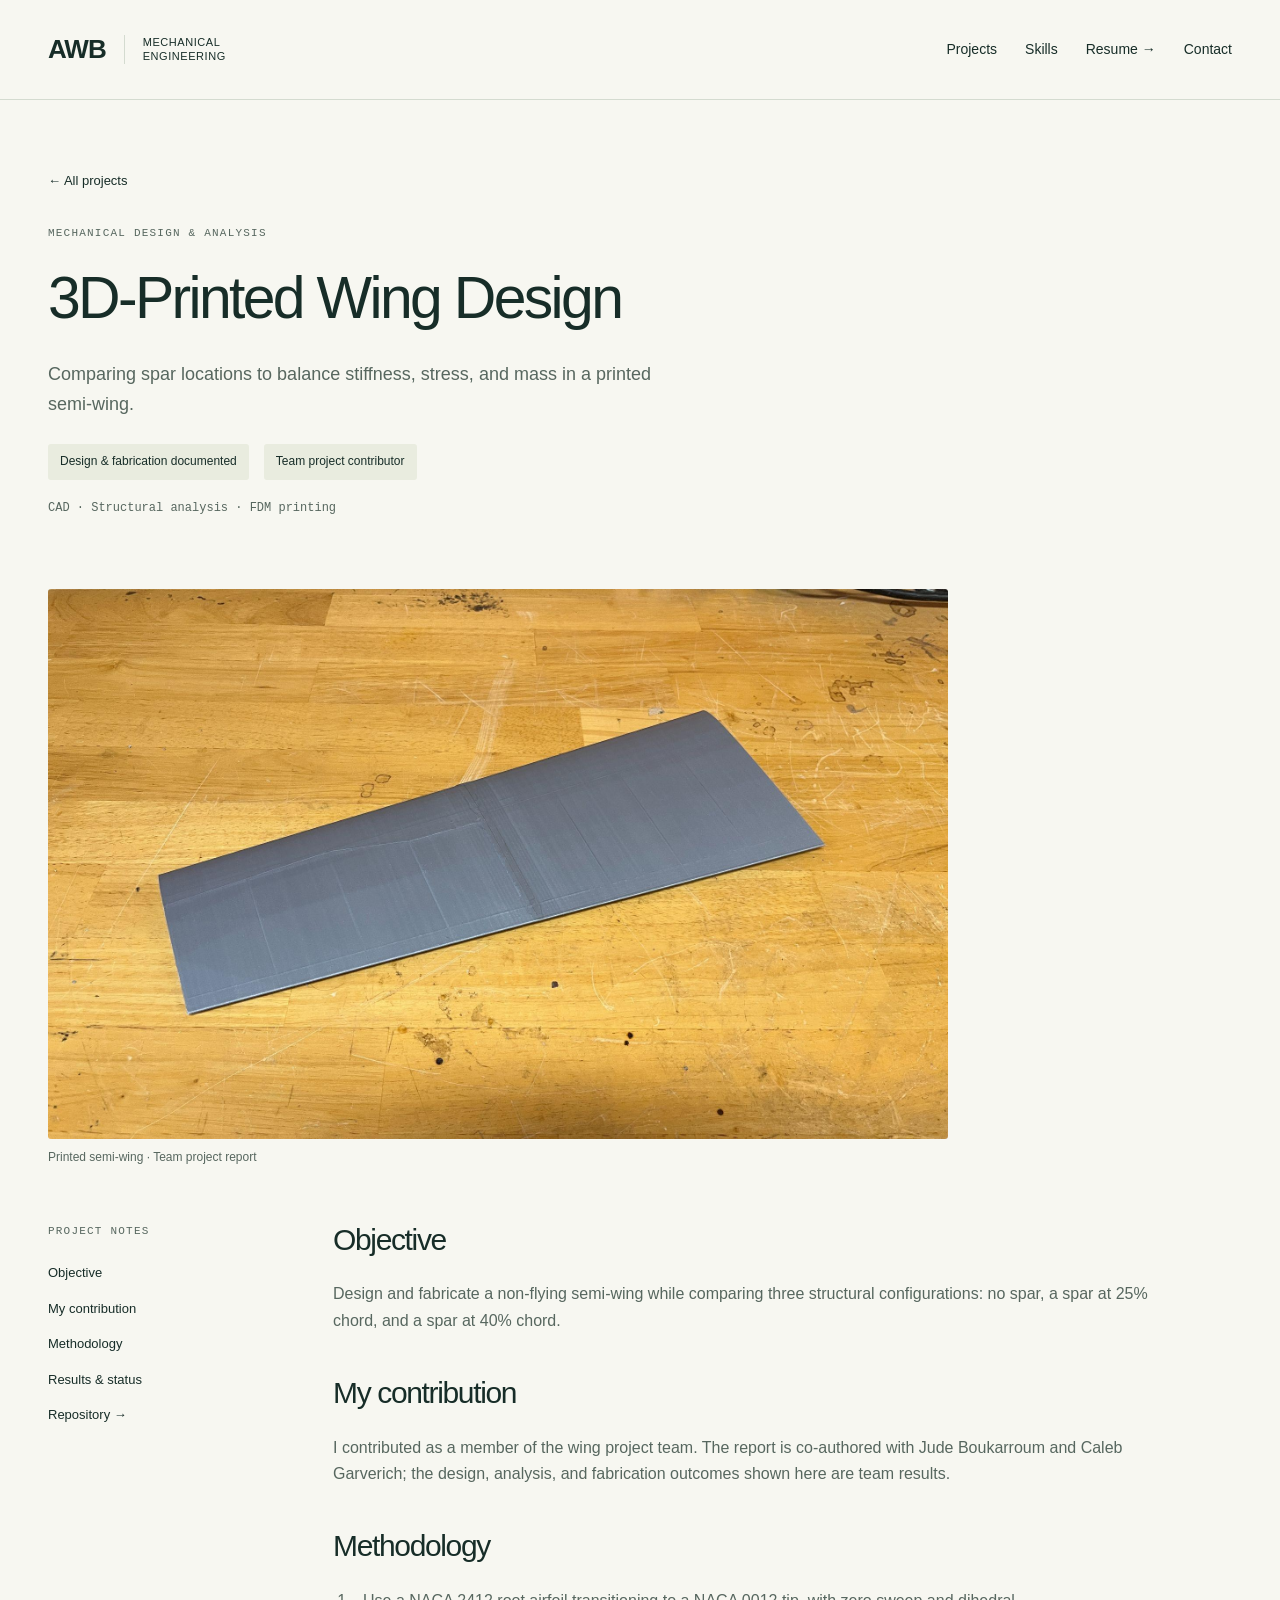
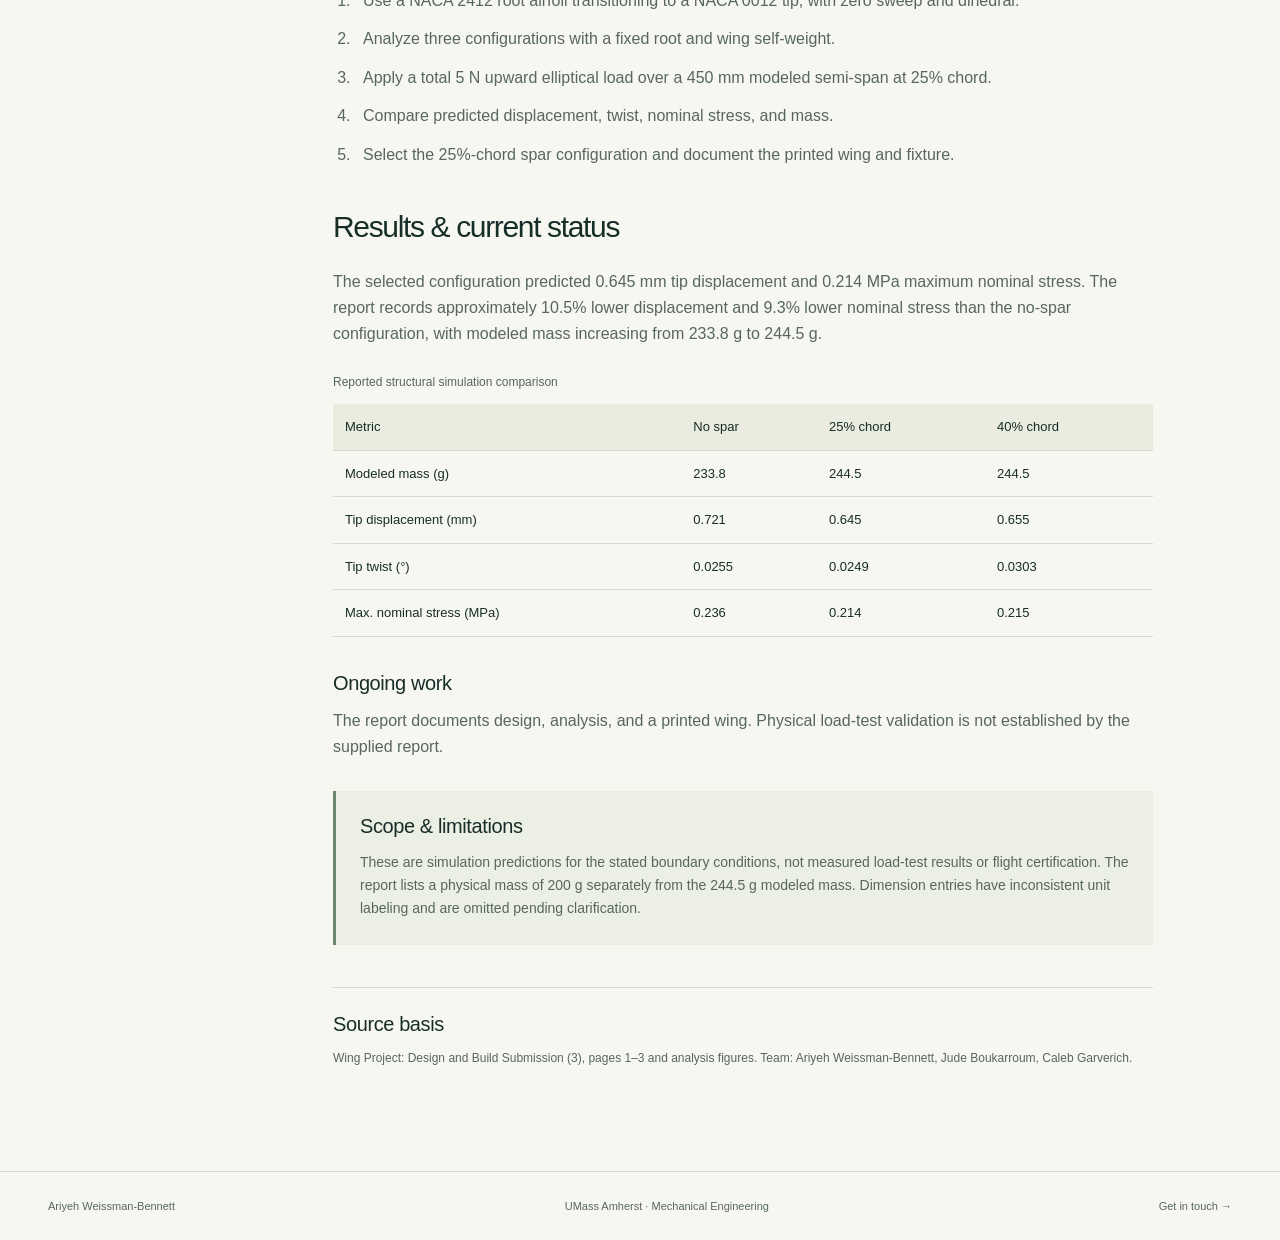
==== 3d-printed-wing-design.html @ 823ad5cf "Add reviewed engineering portfolio website" ====
<!doctype html>
<html lang="en"><head><meta charset="utf-8"><meta name="viewport" content="width=device-width,initial-scale=1"><meta name="description" content="Engineering projects and research by Ariyeh Weissman-Bennett, a fourth-year Mechanical Engineering student at UMass Amherst."><title>3D-Printed Wing Design | Ariyeh Weissman-Bennett</title><link rel="stylesheet" href="styles.css"><link rel="icon" href="favicon.svg" type="image/svg+xml"></head><body><a class="skip" href="#main">Skip to content</a><header><a class="brand" href="index.html">AWB<span>Mechanical Engineering</span></a><nav aria-label="Main navigation"><a href="projects.html">Projects</a><a href="index.html#skills">Skills</a><a href="ariyeh-weissman-bennett-resume.pdf">Resume →</a><a href="index.html#contact">Contact</a></nav></header><main id="main"><section class="page-title"><a class="back" href="projects.html">← All projects</a><p class="eyebrow">Mechanical design & analysis</p><h1>3D-Printed Wing Design</h1><p class="intro">Comparing spar locations to balance stiffness, stress, and mass in a printed semi-wing.</p><div class="meta"><span>Design & fabrication documented</span><span>Team project contributor</span></div><p class="tags">CAD · Structural analysis · FDM printing</p></section><figure class="project-image"><img src="wing-built.jpg" alt="Final printed wing from the team report"><figcaption>Printed semi-wing · Team project report</figcaption></figure><div class="case-layout"><aside><p class="eyebrow">Project notes</p><a href="#objective">Objective</a><a href="#contribution">My contribution</a><a href="#methodology">Methodology</a><a href="#results">Results & status</a><a href="https://github.com/AriWB/3d-printed-wing-design">Repository →</a></aside><article><section id="objective"><h2>Objective</h2><p>Design and fabricate a non-flying semi-wing while comparing three structural configurations: no spar, a spar at 25% chord, and a spar at 40% chord.</p></section><section id="contribution"><h2>My contribution</h2><p>I contributed as a member of the wing project team. The report is co-authored with Jude Boukarroum and Caleb Garverich; the design, analysis, and fabrication outcomes shown here are team results.</p></section><section id="methodology"><h2>Methodology</h2><ol><li>Use a NACA 2412 root airfoil transitioning to a NACA 0012 tip, with zero sweep and dihedral.</li><li>Analyze three configurations with a fixed root and wing self-weight.</li><li>Apply a total 5 N upward elliptical load over a 450 mm modeled semi-span at 25% chord.</li><li>Compare predicted displacement, twist, nominal stress, and mass.</li><li>Select the 25%-chord spar configuration and document the printed wing and fixture.</li></ol></section><section id="results"><h2>Results & current status</h2><p>The selected configuration predicted 0.645 mm tip displacement and 0.214 MPa maximum nominal stress. The report records approximately 10.5% lower displacement and 9.3% lower nominal stress than the no-spar configuration, with modeled mass increasing from 233.8 g to 244.5 g.</p><div class="table-wrap"><table><caption>Reported structural simulation comparison</caption><thead><tr><th scope="col">Metric</th><th scope="col">No spar</th><th scope="col">25% chord</th><th scope="col">40% chord</th></tr></thead><tbody><tr><th scope="row">Modeled mass (g)</th><td>233.8</td><td>244.5</td><td>244.5</td></tr><tr><th scope="row">Tip displacement (mm)</th><td>0.721</td><td>0.645</td><td>0.655</td></tr><tr><th scope="row">Tip twist (°)</th><td>0.0255</td><td>0.0249</td><td>0.0303</td></tr><tr><th scope="row">Max. nominal stress (MPa)</th><td>0.236</td><td>0.214</td><td>0.215</td></tr></tbody></table></div><h3>Ongoing work</h3><p>The report documents design, analysis, and a printed wing. Physical load-test validation is not established by the supplied report.</p><div class="note"><h3>Scope & limitations</h3><p>These are simulation predictions for the stated boundary conditions, not measured load-test results or flight certification. The report lists a physical mass of 200 g separately from the 244.5 g modeled mass. Dimension entries have inconsistent unit labeling and are omitted pending clarification.</p></div></section><section class="sources"><h3>Source basis</h3><p>Wing Project: Design and Build Submission (3), pages 1–3 and analysis figures. Team: Ariyeh Weissman-Bennett, Jude Boukarroum, Caleb Garverich.</p></section></article></div></main><footer><span>Ariyeh Weissman-Bennett</span><span>UMass Amherst · Mechanical Engineering</span><a href="mailto:ariyeh18@gmail.com">Get in touch →</a></footer></body></html>
---- styles.css ----
:root{--ink:#172d28;--muted:#57675f;--paper:#f7f7f1;--line:#d4dbd0;--accent:#e3ed90}*{box-sizing:border-box}html{scroll-behavior:smooth;scroll-padding-top:30px}body{margin:0;background:var(--paper);color:var(--ink);font-family:Arial,Helvetica,sans-serif;font-size:16px;line-height:1.65}a{color:inherit;text-decoration:none}a:hover{text-decoration:underline;text-underline-offset:5px}a:focus-visible{outline:3px solid #497867;outline-offset:6px}header,main,footer{max-width:1320px;margin:auto}header{display:flex;justify-content:space-between;align-items:center;padding:28px 48px;border-bottom:1px solid var(--line);gap:28px}.brand{font-size:26px;font-weight:800;letter-spacing:-1px;display:flex;align-items:center;gap:18px}.brand span{font-size:11px;line-height:1.3;font-weight:500;letter-spacing:.05em;text-transform:uppercase;max-width:90px;border-left:1px solid var(--line);padding-left:18px}nav{display:flex;gap:28px;font-size:14px}main{padding:0 48px}h1,h2,h3,p,figure{margin-top:0}h1,h2,h3{line-height:1.12;font-weight:500;letter-spacing:-.045em}h1{font-size:clamp(40px,4.6vw,66px);margin-bottom:28px}h2{font-size:clamp(30px,3.3vw,44px);margin-bottom:25px}h3{font-size:26px;margin-bottom:14px}p{margin-bottom:20px}.eyebrow{font:11px/1.6 'Courier New',monospace;letter-spacing:.11em;text-transform:uppercase;color:var(--muted);margin-bottom:22px}.hero{padding:76px 0 80px;display:grid;grid-template-columns:1.2fr 1fr;gap:65px;align-items:center}.hero em{font-family:Georgia,serif;font-weight:400}.intro{font-size:18px;line-height:1.7;max-width:650px;color:var(--muted)}.buttons{display:flex;gap:24px;flex-wrap:wrap;align-items:center;margin-top:30px;font-size:14px}.button{display:inline-flex;gap:36px;justify-content:space-between;align-items:center;background:var(--ink);color:white;padding:15px 22px;border-radius:3px}.button:hover{background:#284b41;text-decoration:none}.text-link{border-bottom:1px solid var(--ink)}.hero-figure{margin:0;align-self:stretch;display:flex;flex-direction:column;justify-content:center}.hero-figure img{width:100%;aspect-ratio:1.04;object-fit:cover;border-radius:3px}.hero-figure figcaption{display:flex;justify-content:space-between;gap:12px;flex-wrap:wrap;margin-top:12px;font-size:11px}.hero-figure figcaption span{font-family:'Courier New',monospace;letter-spacing:.05em}.section{padding:65px 0;border-top:1px solid var(--line)}.section-heading{max-width:670px;margin-bottom:40px}.section-heading>p:last-child{color:var(--muted)}.project-row{display:grid;grid-template-columns:50px 1fr 200px;gap:20px;padding:32px 0;border-top:1px solid var(--line);transition:background .15s}.project-row:hover{text-decoration:none;background:#eef0e6}.project-row .eyebrow{display:block;margin:0 0 12px}.project-row h3{margin:0 0 14px;font-size:30px}.project-row p{color:var(--muted);max-width:670px;margin-bottom:14px}.number{font:13px 'Courier New',monospace;padding-top:3px}.tags{font:12px/1.8 'Courier New',monospace;color:var(--muted)}.row-end{display:flex;flex-direction:column;align-items:flex-end;justify-content:space-between;gap:20px}.status{font-size:10px;text-transform:uppercase;letter-spacing:.04em;padding:6px 9px;background:#e9ecdf;border-radius:3px;white-space:normal}.arrow{font-size:35px}.skills-grid{display:grid;grid-template-columns:repeat(3,1fr);gap:35px}.skills-grid h3{font-size:21px;letter-spacing:-.02em}.skills-grid p{font-size:14px;color:var(--muted);line-height:2}.about{display:grid;grid-template-columns:1fr 1fr;column-gap:80px}.about>.eyebrow{grid-column:1/-1}.about>div{color:var(--muted)}.contact{padding-bottom:80px}.contact h2{font-size:clamp(36px,4vw,56px)}footer{display:flex;gap:20px;justify-content:space-between;border-top:1px solid var(--line);padding:25px 48px;color:var(--muted);font-size:11px}.page-title{padding:70px 0 50px;max-width:900px}.page-title h1{max-width:900px}.back{display:block;margin-bottom:34px;font-size:13px}.meta{display:flex;gap:15px;flex-wrap:wrap;font-size:12px;margin:24px 0 18px}.meta span{padding:8px 12px;background:#e9ecdf;border-radius:3px}.project-list{padding-top:0;border:0}.project-image{margin:0 0 55px;max-width:900px}.project-image img{width:100%;max-height:550px;object-fit:cover;border-radius:3px}figcaption{font-size:12px;color:var(--muted)}.case-layout{display:grid;grid-template-columns:220px 1fr;gap:65px;padding-bottom:60px}.case-layout aside{display:flex;flex-direction:column;align-items:flex-start;gap:14px;font-size:13px}.case-layout aside .eyebrow{margin:0 0 8px}.case-layout article{max-width:820px}.case-layout article section{margin-bottom:42px;scroll-margin-top:30px}.case-layout article h2{font-size:30px}.case-layout article h3{font-size:20px;letter-spacing:-.02em}.case-layout article p,.case-layout li{color:var(--muted)}li{padding-left:8px;margin-bottom:12px}ol{padding-left:22px}.note{background:#ecefe4;border-left:3px solid #6c866f;padding:24px;margin-top:30px}.note p{margin:0;font-size:14px}.sources{border-top:1px solid var(--line);padding-top:25px;font-size:12px}.table-wrap{overflow-x:auto;margin:25px 0 35px}table{width:100%;border-collapse:collapse;font-size:13px;text-align:left;min-width:500px}caption{text-align:left;margin-bottom:12px;font-size:12px;color:var(--muted)}th,td{padding:12px;border-bottom:1px solid var(--line)}thead{background:#e9ecdf}th{font-weight:500}.skip{position:absolute;top:-100px;padding:12px;background:white;z-index:10}.skip:focus{top:4px}@media(max-width:950px){header,footer{padding-left:26px;padding-right:26px}main{padding:0 26px}.hero{gap:30px;grid-template-columns:1.3fr 1fr}.hero-figure img{aspect-ratio:.85}.project-row{grid-template-columns:30px 1fr 145px}.skills-grid{gap:20px}.case-layout{grid-template-columns:160px 1fr;gap:25px}}@media(max-width:680px){header{flex-wrap:wrap;padding:20px}.brand{font-size:24px}nav{gap:22px;width:100%;font-size:13px}main{padding:0 20px}.hero{grid-template-columns:1fr;padding:45px 0;gap:32px}.hero-figure img{aspect-ratio:1.4}h1{font-size:42px}.section{padding:40px 0}.project-row{grid-template-columns:25px 1fr;gap:12px}.row-end{grid-column:2;flex-direction:row;align-items:center}.project-row h3{font-size:26px}.skills-grid{grid-template-columns:1fr;gap:20px}.about{grid-template-columns:1fr;gap:0}.buttons{gap:20px}.button{gap:20px}footer{flex-direction:column;padding:22px 20px;gap:8px}.page-title{padding:40px 0 30px}.case-layout{grid-template-columns:1fr;gap:30px}.case-layout aside{flex-direction:row;flex-wrap:wrap;gap:12px 20px;border-bottom:1px solid var(--line);padding-bottom:22px}.case-layout aside .eyebrow{width:100%}.project-image{margin-bottom:30px}.contact .button{max-width:100%;font-size:13px}}@media(prefers-reduced-motion:reduce){html{scroll-behavior:auto}*{transition:none!important}}@media print{header,footer,.buttons,.case-layout aside,.skip{display:none}body{background:white;color:black}main{padding:0}.hero{display:block}.hero-figure{max-width:450px}.case-layout{display:block}a{color:black}.section{break-inside:avoid}h1{font-size:36px}h2{font-size:25px}}
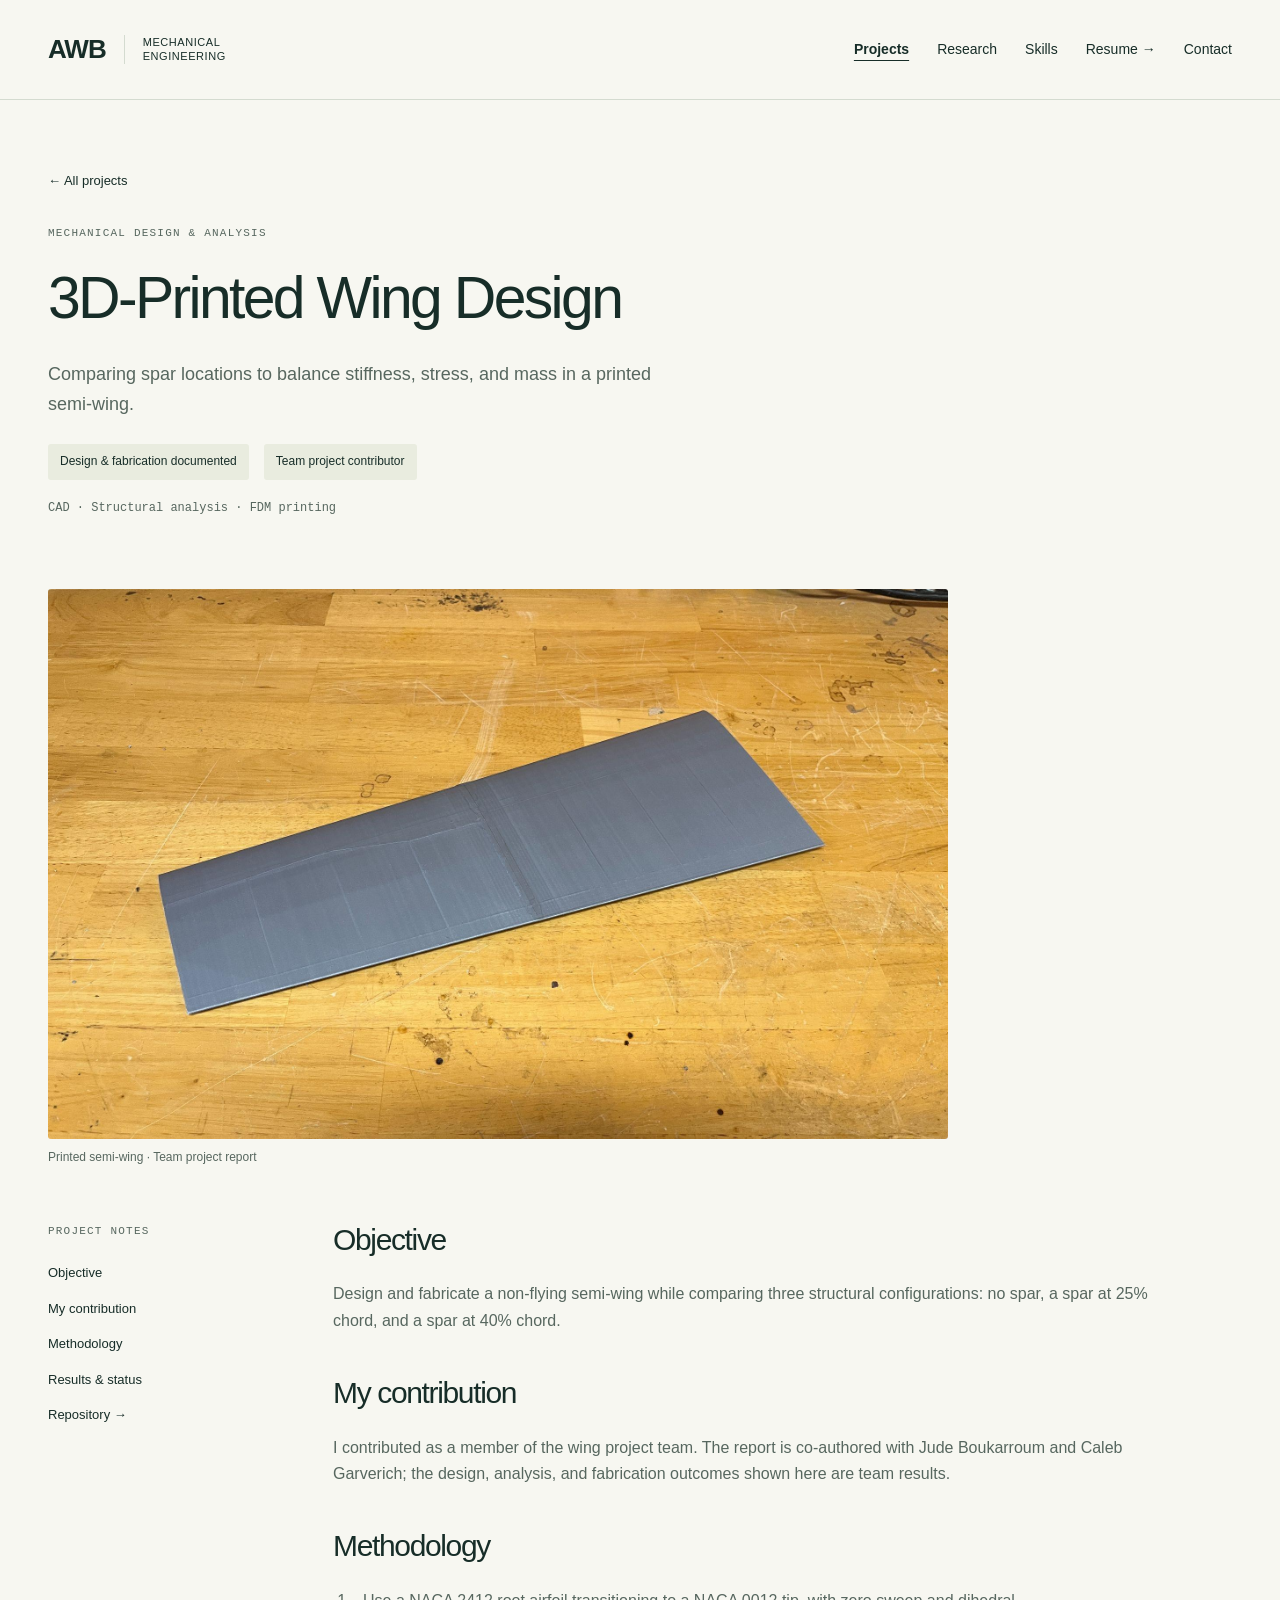
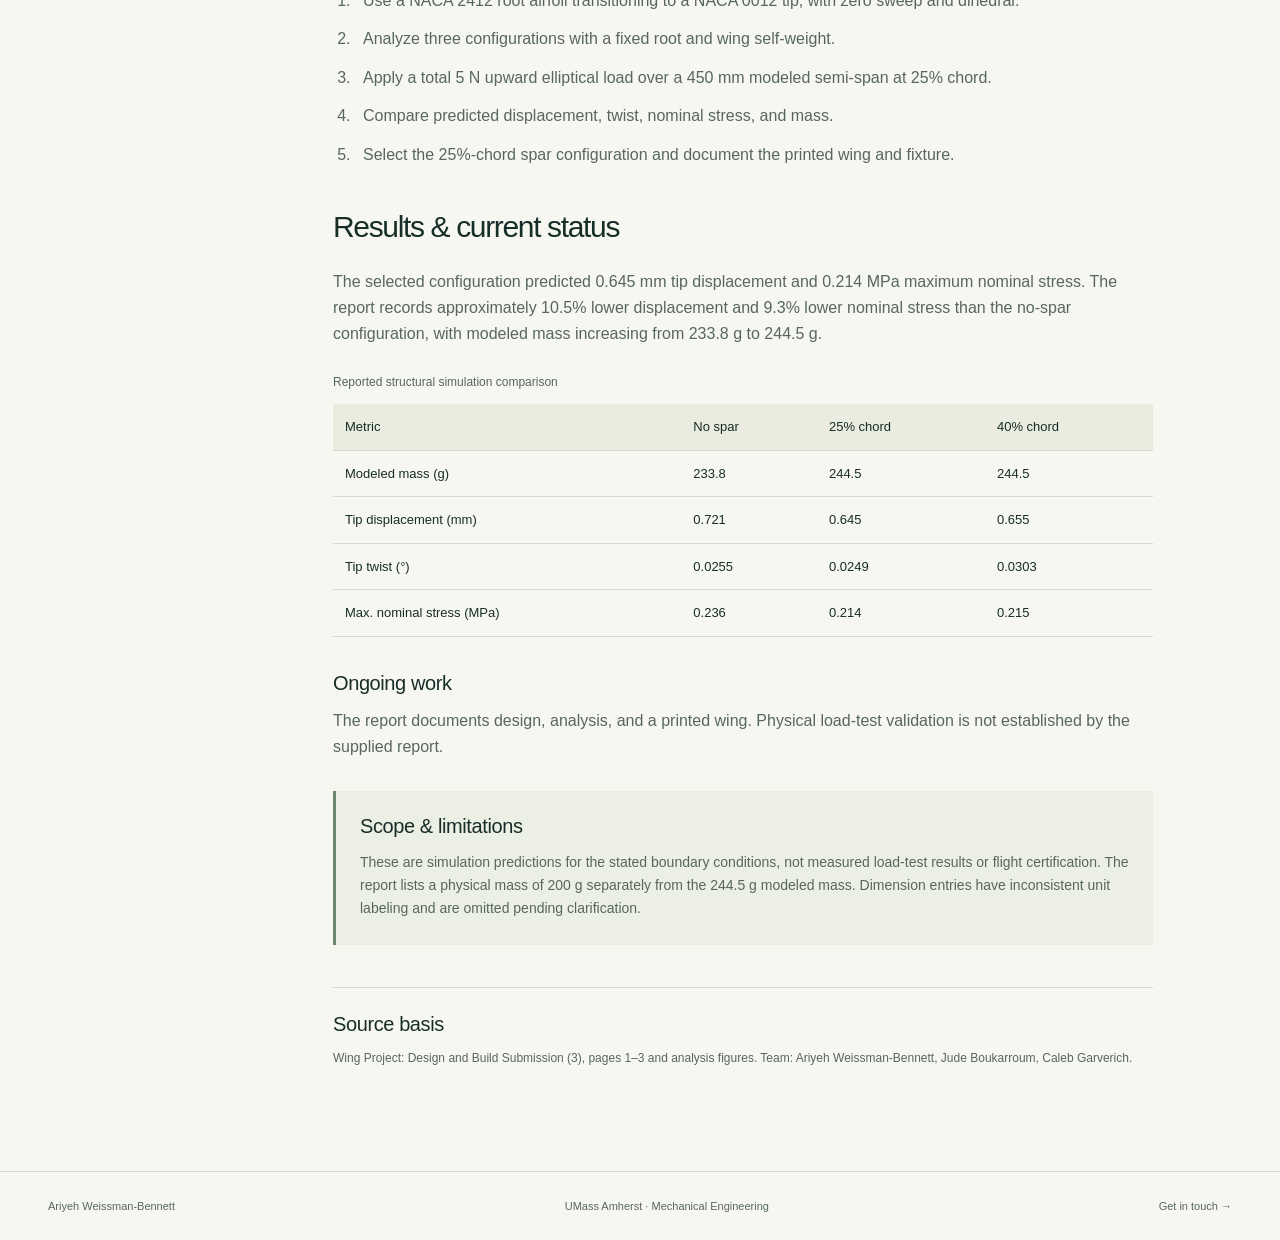
==== commit cd081e90: "Group research and add lightweight wrench project" ====
--- a/3d-printed-wing-design.html
+++ b/3d-printed-wing-design.html
@@ -1,2 +1,2 @@
 <!doctype html>
-<html lang="en"><head><meta charset="utf-8"><meta name="viewport" content="width=device-width,initial-scale=1"><meta name="description" content="Engineering projects and research by Ariyeh Weissman-Bennett, a fourth-year Mechanical Engineering student at UMass Amherst."><title>3D-Printed Wing Design | Ariyeh Weissman-Bennett</title><link rel="stylesheet" href="styles.css"><link rel="icon" href="favicon.svg" type="image/svg+xml"></head><body><a class="skip" href="#main">Skip to content</a><header><a class="brand" href="index.html">AWB<span>Mechanical Engineering</span></a><nav aria-label="Main navigation"><a href="projects.html">Projects</a><a href="index.html#skills">Skills</a><a href="ariyeh-weissman-bennett-resume.pdf">Resume →</a><a href="index.html#contact">Contact</a></nav></header><main id="main"><section class="page-title"><a class="back" href="projects.html">← All projects</a><p class="eyebrow">Mechanical design & analysis</p><h1>3D-Printed Wing Design</h1><p class="intro">Comparing spar locations to balance stiffness, stress, and mass in a printed semi-wing.</p><div class="meta"><span>Design & fabrication documented</span><span>Team project contributor</span></div><p class="tags">CAD · Structural analysis · FDM printing</p></section><figure class="project-image"><img src="wing-built.jpg" alt="Final printed wing from the team report"><figcaption>Printed semi-wing · Team project report</figcaption></figure><div class="case-layout"><aside><p class="eyebrow">Project notes</p><a href="#objective">Objective</a><a href="#contribution">My contribution</a><a href="#methodology">Methodology</a><a href="#results">Results & status</a><a href="https://github.com/AriWB/3d-printed-wing-design">Repository →</a></aside><article><section id="objective"><h2>Objective</h2><p>Design and fabricate a non-flying semi-wing while comparing three structural configurations: no spar, a spar at 25% chord, and a spar at 40% chord.</p></section><section id="contribution"><h2>My contribution</h2><p>I contributed as a member of the wing project team. The report is co-authored with Jude Boukarroum and Caleb Garverich; the design, analysis, and fabrication outcomes shown here are team results.</p></section><section id="methodology"><h2>Methodology</h2><ol><li>Use a NACA 2412 root airfoil transitioning to a NACA 0012 tip, with zero sweep and dihedral.</li><li>Analyze three configurations with a fixed root and wing self-weight.</li><li>Apply a total 5 N upward elliptical load over a 450 mm modeled semi-span at 25% chord.</li><li>Compare predicted displacement, twist, nominal stress, and mass.</li><li>Select the 25%-chord spar configuration and document the printed wing and fixture.</li></ol></section><section id="results"><h2>Results & current status</h2><p>The selected configuration predicted 0.645 mm tip displacement and 0.214 MPa maximum nominal stress. The report records approximately 10.5% lower displacement and 9.3% lower nominal stress than the no-spar configuration, with modeled mass increasing from 233.8 g to 244.5 g.</p><div class="table-wrap"><table><caption>Reported structural simulation comparison</caption><thead><tr><th scope="col">Metric</th><th scope="col">No spar</th><th scope="col">25% chord</th><th scope="col">40% chord</th></tr></thead><tbody><tr><th scope="row">Modeled mass (g)</th><td>233.8</td><td>244.5</td><td>244.5</td></tr><tr><th scope="row">Tip displacement (mm)</th><td>0.721</td><td>0.645</td><td>0.655</td></tr><tr><th scope="row">Tip twist (°)</th><td>0.0255</td><td>0.0249</td><td>0.0303</td></tr><tr><th scope="row">Max. nominal stress (MPa)</th><td>0.236</td><td>0.214</td><td>0.215</td></tr></tbody></table></div><h3>Ongoing work</h3><p>The report documents design, analysis, and a printed wing. Physical load-test validation is not established by the supplied report.</p><div class="note"><h3>Scope & limitations</h3><p>These are simulation predictions for the stated boundary conditions, not measured load-test results or flight certification. The report lists a physical mass of 200 g separately from the 244.5 g modeled mass. Dimension entries have inconsistent unit labeling and are omitted pending clarification.</p></div></section><section class="sources"><h3>Source basis</h3><p>Wing Project: Design and Build Submission (3), pages 1–3 and analysis figures. Team: Ariyeh Weissman-Bennett, Jude Boukarroum, Caleb Garverich.</p></section></article></div></main><footer><span>Ariyeh Weissman-Bennett</span><span>UMass Amherst · Mechanical Engineering</span><a href="mailto:ariyeh18@gmail.com">Get in touch →</a></footer></body></html>+<html lang="en"><head><meta charset="utf-8"><meta name="viewport" content="width=device-width,initial-scale=1"><meta name="description" content="Engineering projects and research by Ariyeh Weissman-Bennett, a fourth-year Mechanical Engineering student at UMass Amherst."><title>3D-Printed Wing Design | Ariyeh Weissman-Bennett</title><link rel="stylesheet" href="styles.css"><link rel="icon" href="favicon.svg" type="image/svg+xml"></head><body><a class="skip" href="#main">Skip to content</a><header><a class="brand" href="index.html">AWB<span>Mechanical Engineering</span></a><nav aria-label="Main navigation"><a href="projects.html" aria-current="page">Projects</a><a href="research.html">Research</a><a href="index.html#skills">Skills</a><a href="ariyeh-weissman-bennett-resume.pdf">Resume →</a><a href="index.html#contact">Contact</a></nav></header><main id="main"><section class="page-title"><a class="back" href="projects.html">← All projects</a><p class="eyebrow">Mechanical design & analysis</p><h1>3D-Printed Wing Design</h1><p class="intro">Comparing spar locations to balance stiffness, stress, and mass in a printed semi-wing.</p><div class="meta"><span>Design & fabrication documented</span><span>Team project contributor</span></div><p class="tags">CAD · Structural analysis · FDM printing</p></section><figure class="project-image"><img src="wing-built.jpg" alt="Final printed wing from the team report"><figcaption>Printed semi-wing · Team project report</figcaption></figure><div class="case-layout"><aside><p class="eyebrow">Project notes</p><a href="#objective">Objective</a><a href="#contribution">My contribution</a><a href="#methodology">Methodology</a><a href="#results">Results & status</a><a href="https://github.com/AriWB/3d-printed-wing-design">Repository →</a></aside><article><section id="objective"><h2>Objective</h2><p>Design and fabricate a non-flying semi-wing while comparing three structural configurations: no spar, a spar at 25% chord, and a spar at 40% chord.</p></section><section id="contribution"><h2>My contribution</h2><p>I contributed as a member of the wing project team. The report is co-authored with Jude Boukarroum and Caleb Garverich; the design, analysis, and fabrication outcomes shown here are team results.</p></section><section id="methodology"><h2>Methodology</h2><ol><li>Use a NACA 2412 root airfoil transitioning to a NACA 0012 tip, with zero sweep and dihedral.</li><li>Analyze three configurations with a fixed root and wing self-weight.</li><li>Apply a total 5 N upward elliptical load over a 450 mm modeled semi-span at 25% chord.</li><li>Compare predicted displacement, twist, nominal stress, and mass.</li><li>Select the 25%-chord spar configuration and document the printed wing and fixture.</li></ol></section><section id="results"><h2>Results & current status</h2><p>The selected configuration predicted 0.645 mm tip displacement and 0.214 MPa maximum nominal stress. The report records approximately 10.5% lower displacement and 9.3% lower nominal stress than the no-spar configuration, with modeled mass increasing from 233.8 g to 244.5 g.</p><div class="table-wrap"><table><caption>Reported structural simulation comparison</caption><thead><tr><th scope="col">Metric</th><th scope="col">No spar</th><th scope="col">25% chord</th><th scope="col">40% chord</th></tr></thead><tbody><tr><th scope="row">Modeled mass (g)</th><td>233.8</td><td>244.5</td><td>244.5</td></tr><tr><th scope="row">Tip displacement (mm)</th><td>0.721</td><td>0.645</td><td>0.655</td></tr><tr><th scope="row">Tip twist (°)</th><td>0.0255</td><td>0.0249</td><td>0.0303</td></tr><tr><th scope="row">Max. nominal stress (MPa)</th><td>0.236</td><td>0.214</td><td>0.215</td></tr></tbody></table></div><h3>Ongoing work</h3><p>The report documents design, analysis, and a printed wing. Physical load-test validation is not established by the supplied report.</p><div class="note"><h3>Scope & limitations</h3><p>These are simulation predictions for the stated boundary conditions, not measured load-test results or flight certification. The report lists a physical mass of 200 g separately from the 244.5 g modeled mass. Dimension entries have inconsistent unit labeling and are omitted pending clarification.</p></div></section><section class="sources"><h3>Source basis</h3><p>Wing Project: Design and Build Submission (3), pages 1–3 and analysis figures. Team: Ariyeh Weissman-Bennett, Jude Boukarroum, Caleb Garverich.</p></section></article></div></main><footer><span>Ariyeh Weissman-Bennett</span><span>UMass Amherst · Mechanical Engineering</span><a href="mailto:ariyeh18@gmail.com">Get in touch →</a></footer></body></html>
--- a/styles.css
+++ b/styles.css
@@ -1 +1,3 @@
 :root{--ink:#172d28;--muted:#57675f;--paper:#f7f7f1;--line:#d4dbd0;--accent:#e3ed90}*{box-sizing:border-box}html{scroll-behavior:smooth;scroll-padding-top:30px}body{margin:0;background:var(--paper);color:var(--ink);font-family:Arial,Helvetica,sans-serif;font-size:16px;line-height:1.65}a{color:inherit;text-decoration:none}a:hover{text-decoration:underline;text-underline-offset:5px}a:focus-visible{outline:3px solid #497867;outline-offset:6px}header,main,footer{max-width:1320px;margin:auto}header{display:flex;justify-content:space-between;align-items:center;padding:28px 48px;border-bottom:1px solid var(--line);gap:28px}.brand{font-size:26px;font-weight:800;letter-spacing:-1px;display:flex;align-items:center;gap:18px}.brand span{font-size:11px;line-height:1.3;font-weight:500;letter-spacing:.05em;text-transform:uppercase;max-width:90px;border-left:1px solid var(--line);padding-left:18px}nav{display:flex;gap:28px;font-size:14px}main{padding:0 48px}h1,h2,h3,p,figure{margin-top:0}h1,h2,h3{line-height:1.12;font-weight:500;letter-spacing:-.045em}h1{font-size:clamp(40px,4.6vw,66px);margin-bottom:28px}h2{font-size:clamp(30px,3.3vw,44px);margin-bottom:25px}h3{font-size:26px;margin-bottom:14px}p{margin-bottom:20px}.eyebrow{font:11px/1.6 'Courier New',monospace;letter-spacing:.11em;text-transform:uppercase;color:var(--muted);margin-bottom:22px}.hero{padding:76px 0 80px;display:grid;grid-template-columns:1.2fr 1fr;gap:65px;align-items:center}.hero em{font-family:Georgia,serif;font-weight:400}.intro{font-size:18px;line-height:1.7;max-width:650px;color:var(--muted)}.buttons{display:flex;gap:24px;flex-wrap:wrap;align-items:center;margin-top:30px;font-size:14px}.button{display:inline-flex;gap:36px;justify-content:space-between;align-items:center;background:var(--ink);color:white;padding:15px 22px;border-radius:3px}.button:hover{background:#284b41;text-decoration:none}.text-link{border-bottom:1px solid var(--ink)}.hero-figure{margin:0;align-self:stretch;display:flex;flex-direction:column;justify-content:center}.hero-figure img{width:100%;aspect-ratio:1.04;object-fit:cover;border-radius:3px}.hero-figure figcaption{display:flex;justify-content:space-between;gap:12px;flex-wrap:wrap;margin-top:12px;font-size:11px}.hero-figure figcaption span{font-family:'Courier New',monospace;letter-spacing:.05em}.section{padding:65px 0;border-top:1px solid var(--line)}.section-heading{max-width:670px;margin-bottom:40px}.section-heading>p:last-child{color:var(--muted)}.project-row{display:grid;grid-template-columns:50px 1fr 200px;gap:20px;padding:32px 0;border-top:1px solid var(--line);transition:background .15s}.project-row:hover{text-decoration:none;background:#eef0e6}.project-row .eyebrow{display:block;margin:0 0 12px}.project-row h3{margin:0 0 14px;font-size:30px}.project-row p{color:var(--muted);max-width:670px;margin-bottom:14px}.number{font:13px 'Courier New',monospace;padding-top:3px}.tags{font:12px/1.8 'Courier New',monospace;color:var(--muted)}.row-end{display:flex;flex-direction:column;align-items:flex-end;justify-content:space-between;gap:20px}.status{font-size:10px;text-transform:uppercase;letter-spacing:.04em;padding:6px 9px;background:#e9ecdf;border-radius:3px;white-space:normal}.arrow{font-size:35px}.skills-grid{display:grid;grid-template-columns:repeat(3,1fr);gap:35px}.skills-grid h3{font-size:21px;letter-spacing:-.02em}.skills-grid p{font-size:14px;color:var(--muted);line-height:2}.about{display:grid;grid-template-columns:1fr 1fr;column-gap:80px}.about>.eyebrow{grid-column:1/-1}.about>div{color:var(--muted)}.contact{padding-bottom:80px}.contact h2{font-size:clamp(36px,4vw,56px)}footer{display:flex;gap:20px;justify-content:space-between;border-top:1px solid var(--line);padding:25px 48px;color:var(--muted);font-size:11px}.page-title{padding:70px 0 50px;max-width:900px}.page-title h1{max-width:900px}.back{display:block;margin-bottom:34px;font-size:13px}.meta{display:flex;gap:15px;flex-wrap:wrap;font-size:12px;margin:24px 0 18px}.meta span{padding:8px 12px;background:#e9ecdf;border-radius:3px}.project-list{padding-top:0;border:0}.project-image{margin:0 0 55px;max-width:900px}.project-image img{width:100%;max-height:550px;object-fit:cover;border-radius:3px}figcaption{font-size:12px;color:var(--muted)}.case-layout{display:grid;grid-template-columns:220px 1fr;gap:65px;padding-bottom:60px}.case-layout aside{display:flex;flex-direction:column;align-items:flex-start;gap:14px;font-size:13px}.case-layout aside .eyebrow{margin:0 0 8px}.case-layout article{max-width:820px}.case-layout article section{margin-bottom:42px;scroll-margin-top:30px}.case-layout article h2{font-size:30px}.case-layout article h3{font-size:20px;letter-spacing:-.02em}.case-layout article p,.case-layout li{color:var(--muted)}li{padding-left:8px;margin-bottom:12px}ol{padding-left:22px}.note{background:#ecefe4;border-left:3px solid #6c866f;padding:24px;margin-top:30px}.note p{margin:0;font-size:14px}.sources{border-top:1px solid var(--line);padding-top:25px;font-size:12px}.table-wrap{overflow-x:auto;margin:25px 0 35px}table{width:100%;border-collapse:collapse;font-size:13px;text-align:left;min-width:500px}caption{text-align:left;margin-bottom:12px;font-size:12px;color:var(--muted)}th,td{padding:12px;border-bottom:1px solid var(--line)}thead{background:#e9ecdf}th{font-weight:500}.skip{position:absolute;top:-100px;padding:12px;background:white;z-index:10}.skip:focus{top:4px}@media(max-width:950px){header,footer{padding-left:26px;padding-right:26px}main{padding:0 26px}.hero{gap:30px;grid-template-columns:1.3fr 1fr}.hero-figure img{aspect-ratio:.85}.project-row{grid-template-columns:30px 1fr 145px}.skills-grid{gap:20px}.case-layout{grid-template-columns:160px 1fr;gap:25px}}@media(max-width:680px){header{flex-wrap:wrap;padding:20px}.brand{font-size:24px}nav{gap:22px;width:100%;font-size:13px}main{padding:0 20px}.hero{grid-template-columns:1fr;padding:45px 0;gap:32px}.hero-figure img{aspect-ratio:1.4}h1{font-size:42px}.section{padding:40px 0}.project-row{grid-template-columns:25px 1fr;gap:12px}.row-end{grid-column:2;flex-direction:row;align-items:center}.project-row h3{font-size:26px}.skills-grid{grid-template-columns:1fr;gap:20px}.about{grid-template-columns:1fr;gap:0}.buttons{gap:20px}.button{gap:20px}footer{flex-direction:column;padding:22px 20px;gap:8px}.page-title{padding:40px 0 30px}.case-layout{grid-template-columns:1fr;gap:30px}.case-layout aside{flex-direction:row;flex-wrap:wrap;gap:12px 20px;border-bottom:1px solid var(--line);padding-bottom:22px}.case-layout aside .eyebrow{width:100%}.project-image{margin-bottom:30px}.contact .button{max-width:100%;font-size:13px}}@media(prefers-reduced-motion:reduce){html{scroll-behavior:auto}*{transition:none!important}}@media print{header,footer,.buttons,.case-layout aside,.skip{display:none}body{background:white;color:black}main{padding:0}.hero{display:block}.hero-figure{max-width:450px}.case-layout{display:block}a{color:black}.section{break-inside:avoid}h1{font-size:36px}h2{font-size:25px}}
+
+nav{flex-wrap:wrap}nav a[aria-current="page"]{font-weight:700;text-decoration:underline;text-underline-offset:6px}
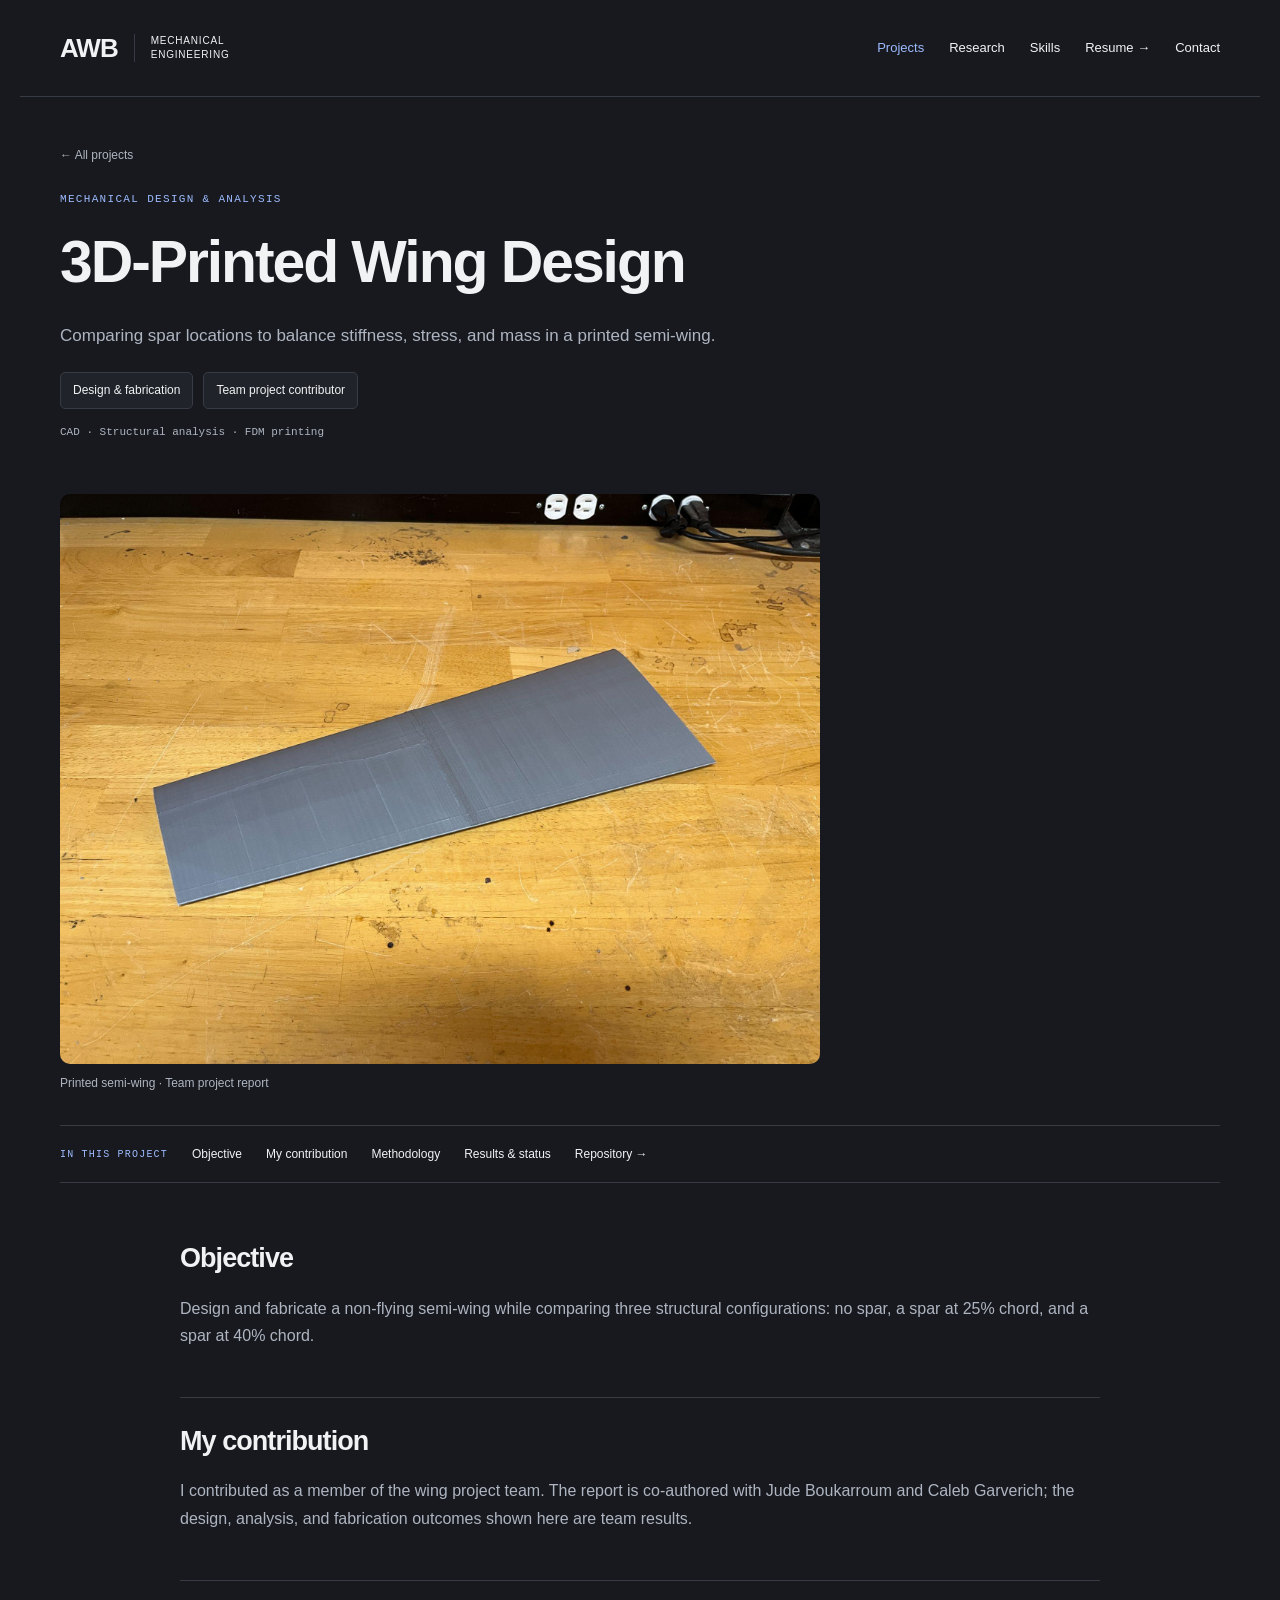
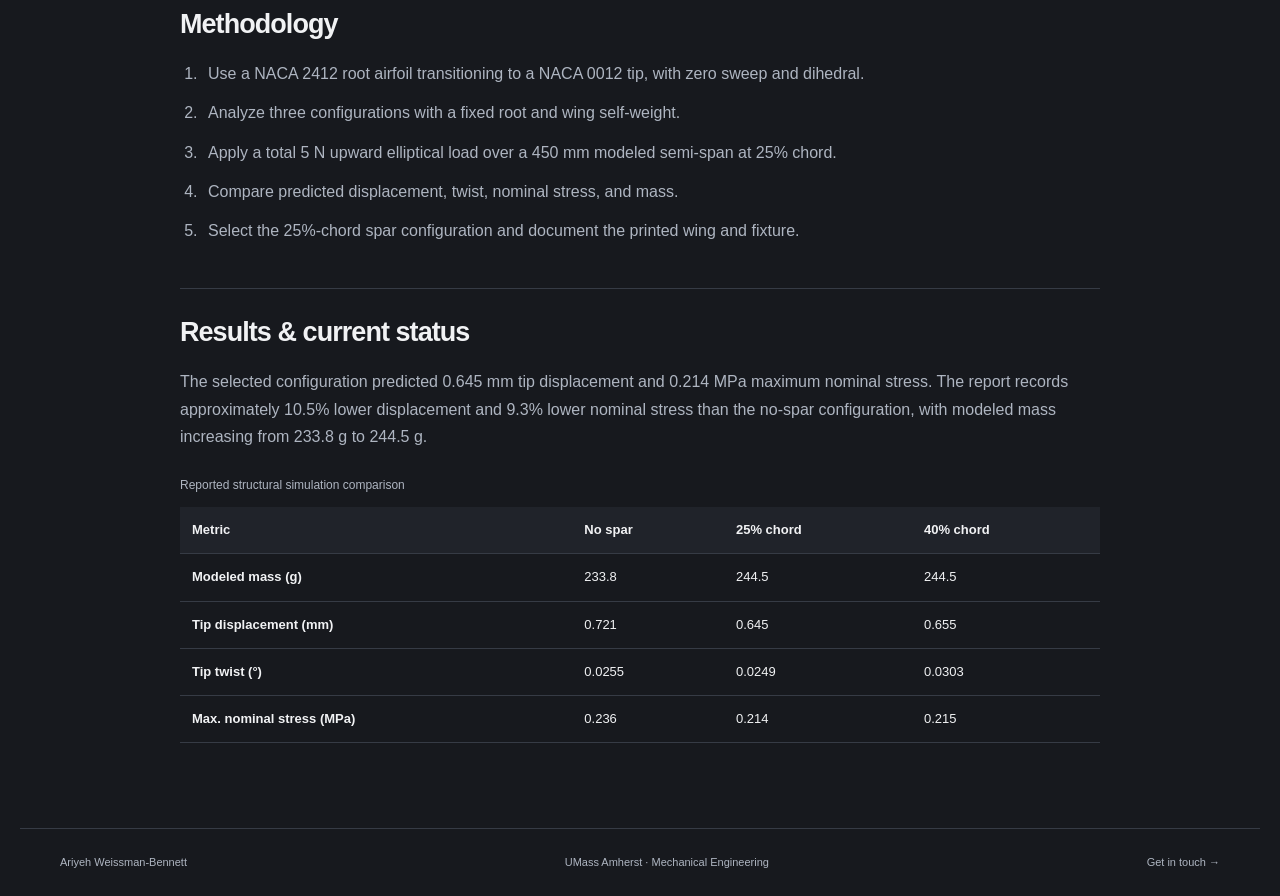
==== commit 0d57202f: "Redesign portfolio and emphasize Simulink model contributions" ====
--- a/3d-printed-wing-design.html
+++ b/3d-printed-wing-design.html
@@ -1,2 +1,2 @@
 <!doctype html>
-<html lang="en"><head><meta charset="utf-8"><meta name="viewport" content="width=device-width,initial-scale=1"><meta name="description" content="Engineering projects and research by Ariyeh Weissman-Bennett, a fourth-year Mechanical Engineering student at UMass Amherst."><title>3D-Printed Wing Design | Ariyeh Weissman-Bennett</title><link rel="stylesheet" href="styles.css"><link rel="icon" href="favicon.svg" type="image/svg+xml"></head><body><a class="skip" href="#main">Skip to content</a><header><a class="brand" href="index.html">AWB<span>Mechanical Engineering</span></a><nav aria-label="Main navigation"><a href="projects.html" aria-current="page">Projects</a><a href="research.html">Research</a><a href="index.html#skills">Skills</a><a href="ariyeh-weissman-bennett-resume.pdf">Resume →</a><a href="index.html#contact">Contact</a></nav></header><main id="main"><section class="page-title"><a class="back" href="projects.html">← All projects</a><p class="eyebrow">Mechanical design & analysis</p><h1>3D-Printed Wing Design</h1><p class="intro">Comparing spar locations to balance stiffness, stress, and mass in a printed semi-wing.</p><div class="meta"><span>Design & fabrication documented</span><span>Team project contributor</span></div><p class="tags">CAD · Structural analysis · FDM printing</p></section><figure class="project-image"><img src="wing-built.jpg" alt="Final printed wing from the team report"><figcaption>Printed semi-wing · Team project report</figcaption></figure><div class="case-layout"><aside><p class="eyebrow">Project notes</p><a href="#objective">Objective</a><a href="#contribution">My contribution</a><a href="#methodology">Methodology</a><a href="#results">Results & status</a><a href="https://github.com/AriWB/3d-printed-wing-design">Repository →</a></aside><article><section id="objective"><h2>Objective</h2><p>Design and fabricate a non-flying semi-wing while comparing three structural configurations: no spar, a spar at 25% chord, and a spar at 40% chord.</p></section><section id="contribution"><h2>My contribution</h2><p>I contributed as a member of the wing project team. The report is co-authored with Jude Boukarroum and Caleb Garverich; the design, analysis, and fabrication outcomes shown here are team results.</p></section><section id="methodology"><h2>Methodology</h2><ol><li>Use a NACA 2412 root airfoil transitioning to a NACA 0012 tip, with zero sweep and dihedral.</li><li>Analyze three configurations with a fixed root and wing self-weight.</li><li>Apply a total 5 N upward elliptical load over a 450 mm modeled semi-span at 25% chord.</li><li>Compare predicted displacement, twist, nominal stress, and mass.</li><li>Select the 25%-chord spar configuration and document the printed wing and fixture.</li></ol></section><section id="results"><h2>Results & current status</h2><p>The selected configuration predicted 0.645 mm tip displacement and 0.214 MPa maximum nominal stress. The report records approximately 10.5% lower displacement and 9.3% lower nominal stress than the no-spar configuration, with modeled mass increasing from 233.8 g to 244.5 g.</p><div class="table-wrap"><table><caption>Reported structural simulation comparison</caption><thead><tr><th scope="col">Metric</th><th scope="col">No spar</th><th scope="col">25% chord</th><th scope="col">40% chord</th></tr></thead><tbody><tr><th scope="row">Modeled mass (g)</th><td>233.8</td><td>244.5</td><td>244.5</td></tr><tr><th scope="row">Tip displacement (mm)</th><td>0.721</td><td>0.645</td><td>0.655</td></tr><tr><th scope="row">Tip twist (°)</th><td>0.0255</td><td>0.0249</td><td>0.0303</td></tr><tr><th scope="row">Max. nominal stress (MPa)</th><td>0.236</td><td>0.214</td><td>0.215</td></tr></tbody></table></div><h3>Ongoing work</h3><p>The report documents design, analysis, and a printed wing. Physical load-test validation is not established by the supplied report.</p><div class="note"><h3>Scope & limitations</h3><p>These are simulation predictions for the stated boundary conditions, not measured load-test results or flight certification. The report lists a physical mass of 200 g separately from the 244.5 g modeled mass. Dimension entries have inconsistent unit labeling and are omitted pending clarification.</p></div></section><section class="sources"><h3>Source basis</h3><p>Wing Project: Design and Build Submission (3), pages 1–3 and analysis figures. Team: Ariyeh Weissman-Bennett, Jude Boukarroum, Caleb Garverich.</p></section></article></div></main><footer><span>Ariyeh Weissman-Bennett</span><span>UMass Amherst · Mechanical Engineering</span><a href="mailto:ariyeh18@gmail.com">Get in touch →</a></footer></body></html>+<html lang="en"><head><meta charset="utf-8"><meta name="viewport" content="width=device-width,initial-scale=1"><meta name="description" content="Engineering projects and research by Ariyeh Weissman-Bennett, a fourth-year Mechanical Engineering student at UMass Amherst."><title>3D-Printed Wing Design | Ariyeh Weissman-Bennett</title><link rel="stylesheet" href="styles.css?v=3"><link rel="icon" href="favicon.svg" type="image/svg+xml"></head><body><a class="skip" href="#main">Skip to content</a><header><a class="brand" href="index.html">AWB<span>Mechanical Engineering</span></a><nav aria-label="Main navigation"><a href="projects.html" aria-current="page">Projects</a><a href="research.html">Research</a><a href="index.html#skills">Skills</a><a href="ariyeh-weissman-bennett-resume.pdf">Resume →</a><a href="index.html#contact">Contact</a></nav></header><main id="main"><section class="page-title"><a class="back" href="projects.html">← All projects</a><p class="eyebrow">Mechanical design & analysis</p><h1>3D-Printed Wing Design</h1><p class="intro">Comparing spar locations to balance stiffness, stress, and mass in a printed semi-wing.</p><div class="meta"><span>Design & fabrication</span><span>Team project contributor</span></div><p class="tags">CAD · Structural analysis · FDM printing</p></section><figure class="project-image"><img src="wing-built.jpg" alt="Final printed wing from the team report"><figcaption>Printed semi-wing · Team project report</figcaption></figure><div class="case-layout"><aside><p class="eyebrow">In this project</p><a href="#objective">Objective</a><a href="#contribution">My contribution</a><a href="#methodology">Methodology</a><a href="#results">Results & status</a><a href="https://github.com/AriWB/3d-printed-wing-design">Repository →</a></aside><article><section id="objective"><h2>Objective</h2><p>Design and fabricate a non-flying semi-wing while comparing three structural configurations: no spar, a spar at 25% chord, and a spar at 40% chord.</p></section><section id="contribution"><h2>My contribution</h2><p>I contributed as a member of the wing project team. The report is co-authored with Jude Boukarroum and Caleb Garverich; the design, analysis, and fabrication outcomes shown here are team results.</p></section><section id="methodology"><h2>Methodology</h2><ol><li>Use a NACA 2412 root airfoil transitioning to a NACA 0012 tip, with zero sweep and dihedral.</li><li>Analyze three configurations with a fixed root and wing self-weight.</li><li>Apply a total 5 N upward elliptical load over a 450 mm modeled semi-span at 25% chord.</li><li>Compare predicted displacement, twist, nominal stress, and mass.</li><li>Select the 25%-chord spar configuration and document the printed wing and fixture.</li></ol></section><section id="results"><h2>Results & current status</h2><p>The selected configuration predicted 0.645 mm tip displacement and 0.214 MPa maximum nominal stress. The report records approximately 10.5% lower displacement and 9.3% lower nominal stress than the no-spar configuration, with modeled mass increasing from 233.8 g to 244.5 g.</p><div class="table-wrap"><table><caption>Reported structural simulation comparison</caption><thead><tr><th scope="col">Metric</th><th scope="col">No spar</th><th scope="col">25% chord</th><th scope="col">40% chord</th></tr></thead><tbody><tr><th scope="row">Modeled mass (g)</th><td>233.8</td><td>244.5</td><td>244.5</td></tr><tr><th scope="row">Tip displacement (mm)</th><td>0.721</td><td>0.645</td><td>0.655</td></tr><tr><th scope="row">Tip twist (°)</th><td>0.0255</td><td>0.0249</td><td>0.0303</td></tr><tr><th scope="row">Max. nominal stress (MPa)</th><td>0.236</td><td>0.214</td><td>0.215</td></tr></tbody></table></div></section></article></div></main><footer><span>Ariyeh Weissman-Bennett</span><span>UMass Amherst · Mechanical Engineering</span><a href="mailto:ariyeh18@gmail.com">Get in touch →</a></footer></body></html>
--- a/styles.css
+++ b/styles.css
@@ -1,3 +1 @@
-:root{--ink:#172d28;--muted:#57675f;--paper:#f7f7f1;--line:#d4dbd0;--accent:#e3ed90}*{box-sizing:border-box}html{scroll-behavior:smooth;scroll-padding-top:30px}body{margin:0;background:var(--paper);color:var(--ink);font-family:Arial,Helvetica,sans-serif;font-size:16px;line-height:1.65}a{color:inherit;text-decoration:none}a:hover{text-decoration:underline;text-underline-offset:5px}a:focus-visible{outline:3px solid #497867;outline-offset:6px}header,main,footer{max-width:1320px;margin:auto}header{display:flex;justify-content:space-between;align-items:center;padding:28px 48px;border-bottom:1px solid var(--line);gap:28px}.brand{font-size:26px;font-weight:800;letter-spacing:-1px;display:flex;align-items:center;gap:18px}.brand span{font-size:11px;line-height:1.3;font-weight:500;letter-spacing:.05em;text-transform:uppercase;max-width:90px;border-left:1px solid var(--line);padding-left:18px}nav{display:flex;gap:28px;font-size:14px}main{padding:0 48px}h1,h2,h3,p,figure{margin-top:0}h1,h2,h3{line-height:1.12;font-weight:500;letter-spacing:-.045em}h1{font-size:clamp(40px,4.6vw,66px);margin-bottom:28px}h2{font-size:clamp(30px,3.3vw,44px);margin-bottom:25px}h3{font-size:26px;margin-bottom:14px}p{margin-bottom:20px}.eyebrow{font:11px/1.6 'Courier New',monospace;letter-spacing:.11em;text-transform:uppercase;color:var(--muted);margin-bottom:22px}.hero{padding:76px 0 80px;display:grid;grid-template-columns:1.2fr 1fr;gap:65px;align-items:center}.hero em{font-family:Georgia,serif;font-weight:400}.intro{font-size:18px;line-height:1.7;max-width:650px;color:var(--muted)}.buttons{display:flex;gap:24px;flex-wrap:wrap;align-items:center;margin-top:30px;font-size:14px}.button{display:inline-flex;gap:36px;justify-content:space-between;align-items:center;background:var(--ink);color:white;padding:15px 22px;border-radius:3px}.button:hover{background:#284b41;text-decoration:none}.text-link{border-bottom:1px solid var(--ink)}.hero-figure{margin:0;align-self:stretch;display:flex;flex-direction:column;justify-content:center}.hero-figure img{width:100%;aspect-ratio:1.04;object-fit:cover;border-radius:3px}.hero-figure figcaption{display:flex;justify-content:space-between;gap:12px;flex-wrap:wrap;margin-top:12px;font-size:11px}.hero-figure figcaption span{font-family:'Courier New',monospace;letter-spacing:.05em}.section{padding:65px 0;border-top:1px solid var(--line)}.section-heading{max-width:670px;margin-bottom:40px}.section-heading>p:last-child{color:var(--muted)}.project-row{display:grid;grid-template-columns:50px 1fr 200px;gap:20px;padding:32px 0;border-top:1px solid var(--line);transition:background .15s}.project-row:hover{text-decoration:none;background:#eef0e6}.project-row .eyebrow{display:block;margin:0 0 12px}.project-row h3{margin:0 0 14px;font-size:30px}.project-row p{color:var(--muted);max-width:670px;margin-bottom:14px}.number{font:13px 'Courier New',monospace;padding-top:3px}.tags{font:12px/1.8 'Courier New',monospace;color:var(--muted)}.row-end{display:flex;flex-direction:column;align-items:flex-end;justify-content:space-between;gap:20px}.status{font-size:10px;text-transform:uppercase;letter-spacing:.04em;padding:6px 9px;background:#e9ecdf;border-radius:3px;white-space:normal}.arrow{font-size:35px}.skills-grid{display:grid;grid-template-columns:repeat(3,1fr);gap:35px}.skills-grid h3{font-size:21px;letter-spacing:-.02em}.skills-grid p{font-size:14px;color:var(--muted);line-height:2}.about{display:grid;grid-template-columns:1fr 1fr;column-gap:80px}.about>.eyebrow{grid-column:1/-1}.about>div{color:var(--muted)}.contact{padding-bottom:80px}.contact h2{font-size:clamp(36px,4vw,56px)}footer{display:flex;gap:20px;justify-content:space-between;border-top:1px solid var(--line);padding:25px 48px;color:var(--muted);font-size:11px}.page-title{padding:70px 0 50px;max-width:900px}.page-title h1{max-width:900px}.back{display:block;margin-bottom:34px;font-size:13px}.meta{display:flex;gap:15px;flex-wrap:wrap;font-size:12px;margin:24px 0 18px}.meta span{padding:8px 12px;background:#e9ecdf;border-radius:3px}.project-list{padding-top:0;border:0}.project-image{margin:0 0 55px;max-width:900px}.project-image img{width:100%;max-height:550px;object-fit:cover;border-radius:3px}figcaption{font-size:12px;color:var(--muted)}.case-layout{display:grid;grid-template-columns:220px 1fr;gap:65px;padding-bottom:60px}.case-layout aside{display:flex;flex-direction:column;align-items:flex-start;gap:14px;font-size:13px}.case-layout aside .eyebrow{margin:0 0 8px}.case-layout article{max-width:820px}.case-layout article section{margin-bottom:42px;scroll-margin-top:30px}.case-layout article h2{font-size:30px}.case-layout article h3{font-size:20px;letter-spacing:-.02em}.case-layout article p,.case-layout li{color:var(--muted)}li{padding-left:8px;margin-bottom:12px}ol{padding-left:22px}.note{background:#ecefe4;border-left:3px solid #6c866f;padding:24px;margin-top:30px}.note p{margin:0;font-size:14px}.sources{border-top:1px solid var(--line);padding-top:25px;font-size:12px}.table-wrap{overflow-x:auto;margin:25px 0 35px}table{width:100%;border-collapse:collapse;font-size:13px;text-align:left;min-width:500px}caption{text-align:left;margin-bottom:12px;font-size:12px;color:var(--muted)}th,td{padding:12px;border-bottom:1px solid var(--line)}thead{background:#e9ecdf}th{font-weight:500}.skip{position:absolute;top:-100px;padding:12px;background:white;z-index:10}.skip:focus{top:4px}@media(max-width:950px){header,footer{padding-left:26px;padding-right:26px}main{padding:0 26px}.hero{gap:30px;grid-template-columns:1.3fr 1fr}.hero-figure img{aspect-ratio:.85}.project-row{grid-template-columns:30px 1fr 145px}.skills-grid{gap:20px}.case-layout{grid-template-columns:160px 1fr;gap:25px}}@media(max-width:680px){header{flex-wrap:wrap;padding:20px}.brand{font-size:24px}nav{gap:22px;width:100%;font-size:13px}main{padding:0 20px}.hero{grid-template-columns:1fr;padding:45px 0;gap:32px}.hero-figure img{aspect-ratio:1.4}h1{font-size:42px}.section{padding:40px 0}.project-row{grid-template-columns:25px 1fr;gap:12px}.row-end{grid-column:2;flex-direction:row;align-items:center}.project-row h3{font-size:26px}.skills-grid{grid-template-columns:1fr;gap:20px}.about{grid-template-columns:1fr;gap:0}.buttons{gap:20px}.button{gap:20px}footer{flex-direction:column;padding:22px 20px;gap:8px}.page-title{padding:40px 0 30px}.case-layout{grid-template-columns:1fr;gap:30px}.case-layout aside{flex-direction:row;flex-wrap:wrap;gap:12px 20px;border-bottom:1px solid var(--line);padding-bottom:22px}.case-layout aside .eyebrow{width:100%}.project-image{margin-bottom:30px}.contact .button{max-width:100%;font-size:13px}}@media(prefers-reduced-motion:reduce){html{scroll-behavior:auto}*{transition:none!important}}@media print{header,footer,.buttons,.case-layout aside,.skip{display:none}body{background:white;color:black}main{padding:0}.hero{display:block}.hero-figure{max-width:450px}.case-layout{display:block}a{color:black}.section{break-inside:avoid}h1{font-size:36px}h2{font-size:25px}}
-
-nav{flex-wrap:wrap}nav a[aria-current="page"]{font-weight:700;text-decoration:underline;text-underline-offset:6px}
+:root{--ink:#f1f2f4;--muted:#aeb5c1;--paper:#17191e;--surface:#20232a;--line:#363b45;--accent:#9dbbff}*{box-sizing:border-box}html{scroll-behavior:smooth;scroll-padding-top:32px}body{margin:0;background:var(--paper);color:var(--ink);font:16px/1.7 Arial,Helvetica,sans-serif}a{color:inherit;text-decoration:none}a:hover{color:var(--accent)}a:focus-visible{outline:3px solid var(--accent);outline-offset:5px}header,main,footer{max-width:1240px;margin:auto}header{display:flex;justify-content:space-between;align-items:center;padding:26px 40px;gap:24px;border-bottom:1px solid var(--line)}.brand{display:flex;align-items:center;gap:16px;font-size:26px;font-weight:800;letter-spacing:-1px}.brand span{border-left:1px solid var(--line);padding-left:16px;font-size:10px;line-height:1.4;letter-spacing:.08em;text-transform:uppercase;max-width:110px;font-weight:400}nav{display:flex;flex-wrap:wrap;gap:25px;font-size:13px}nav a[aria-current=page]{color:var(--accent)}main{padding:0 40px}h1,h2,h3,p,figure{margin-top:0}h1,h2,h3{letter-spacing:-.035em;line-height:1.16;font-weight:600}h1{font-size:clamp(38px,4.6vw,62px);margin-bottom:24px}h2{font-size:34px;margin-bottom:20px}h3{font-size:23px;margin-bottom:14px}p{margin-bottom:20px}.eyebrow{font:11px/1.7 'Courier New',monospace;text-transform:uppercase;letter-spacing:.12em;color:var(--accent);margin-bottom:20px}.hero{display:grid;grid-template-columns:1.25fr 1fr;align-items:center;gap:60px;padding:64px 0}.hero h1{font-size:clamp(37px,4vw,55px)}.hero-subtitle{display:block;font-size:27px;font-weight:400;line-height:1.35;color:var(--muted);margin-top:24px;letter-spacing:-.02em}.intro{font-size:17px;line-height:1.75;max-width:720px;color:var(--muted)}.hero-figure{margin:0}.hero-figure img{width:100%;aspect-ratio:1.1;object-fit:cover;border-radius:12px}.hero-figure figcaption{display:flex;flex-wrap:wrap;gap:8px;justify-content:space-between;margin-top:12px;font-size:10px}.hero-figure figcaption span{letter-spacing:.07em}.buttons{display:flex;flex-wrap:wrap;gap:24px;align-items:center;margin-top:28px;font-size:14px}.button{display:inline-flex;justify-content:space-between;gap:24px;align-items:center;background:var(--accent);color:#17191e;border-radius:6px;padding:13px 20px;font-weight:600}.button:hover{background:#bdd0ff;color:#17191e}.text-link{border-bottom:1px solid var(--muted)}.section{padding:50px 0;border-top:1px solid var(--line)}.section-heading{max-width:720px;margin-bottom:28px}.section-heading p:last-child{color:var(--muted)}.section-heading h2 br{display:none}.project-grid{display:grid;grid-template-columns:repeat(2,minmax(0,1fr));gap:24px}.project-row{display:flex;flex-direction:column;overflow:hidden;border:1px solid var(--line);border-radius:12px;background:var(--surface);transition:border-color .15s,transform .15s}.project-row:hover{color:var(--ink);border-color:var(--accent);transform:translateY(-3px)}.card-visual{height:245px;background:#30343c;overflow:hidden}.card-visual img{width:100%;height:100%;object-fit:cover;display:block}.model-visual{padding:26px 30px;display:flex;flex-direction:column;justify-content:space-between;background:#252e40;color:#e8efff}.model-visual strong{font-size:36px;line-height:1.15;letter-spacing:-.04em}.model-visual strong span{color:#a4b9e9}.visual-label,.visual-foot{font:10px/1.6 'Courier New',monospace;letter-spacing:.06em}.fluid-visual{background:#2c2b3c}.fluid-visual strong span{color:#c0b9e4}.card-body{padding:25px;display:flex;flex-direction:column;flex:1}.card-body>div:first-child{flex:1}.project-row .eyebrow{display:block;margin-bottom:10px;font-size:10px}.project-row h3{font-size:25px;margin-bottom:12px}.project-row p{font-size:15px;color:var(--muted);margin-bottom:18px}.tags{font:11px/1.8 'Courier New',monospace;color:var(--muted)}.row-end{display:flex;justify-content:space-between;align-items:center;gap:15px;border-top:1px solid var(--line);padding-top:18px;margin-top:22px}.status{font-size:11px;color:var(--muted)}.arrow{font-size:22px;color:var(--accent)}.skills-grid{display:grid;grid-template-columns:repeat(3,1fr);gap:30px}.skills-grid h3{font-size:20px}.skills-grid p{font-size:14px;color:var(--muted)}.about{display:grid;grid-template-columns:1fr 1.25fr;gap:0 65px}.about>.eyebrow{grid-column:1/-1}.about>div{color:var(--muted)}.contact{padding-bottom:60px}.contact>p{color:var(--muted)}footer{display:flex;justify-content:space-between;gap:20px;padding:24px 40px;border-top:1px solid var(--line);font-size:11px;color:var(--muted)}.page-title{padding:48px 0 32px;max-width:960px}.back{display:block;font-size:12px;color:var(--muted);margin-bottom:24px}.meta{display:flex;flex-wrap:wrap;gap:10px;margin:22px 0 14px;font-size:12px}.meta span{padding:7px 12px;border:1px solid var(--line);border-radius:5px;background:var(--surface)}.project-list{border:0;padding-top:0}.project-image{margin:0 0 32px;max-width:900px}.project-image img{width:100%;height:auto;border-radius:10px}figcaption{font-size:12px;color:var(--muted)}main>figure{max-width:760px!important;margin-bottom:32px!important}main>figure img{border-radius:10px!important}section[aria-label="Wrench project images"]{display:grid;grid-template-columns:1fr 1fr;gap:24px;margin-bottom:36px!important;align-items:start}section[aria-label="Wrench project images"] figure{margin:0!important}section[aria-label="Wrench project images"] img{border-radius:8px!important;object-fit:contain;width:100%}.case-layout{display:block;padding-bottom:32px}.case-layout aside{display:flex;flex-wrap:wrap;align-items:center;gap:12px 24px;border-top:1px solid var(--line);border-bottom:1px solid var(--line);padding:18px 0;margin-bottom:32px;font-size:12px}.case-layout aside .eyebrow{margin:0;font-size:10px}.case-layout article{max-width:920px;margin:0 auto}.case-layout article section{padding:28px 0;border-bottom:1px solid var(--line);scroll-margin-top:24px}.case-layout article section:last-child{border:0}.case-layout article h2{font-size:27px}.case-layout article p,.case-layout li{color:var(--muted)}.case-layout article h3{font-size:20px}.contribution-grid{display:grid;grid-template-columns:1fr 1fr;gap:24px;margin-top:28px}.contribution-grid>div{padding:24px;background:var(--surface);border-top:2px solid var(--accent);border-radius:0 0 8px 8px}.contribution-grid p{font-size:15px;margin:0}li{padding-left:6px;margin-bottom:12px}ol{padding-left:22px}.table-wrap{overflow-x:auto;margin:25px 0}table{width:100%;border-collapse:collapse;font-size:13px;min-width:500px;text-align:left}caption{text-align:left;margin-bottom:12px;color:var(--muted);font-size:12px}th,td{padding:12px;border-bottom:1px solid var(--line)}thead{background:var(--surface)}.skip{position:absolute;top:-100px;padding:12px;background:var(--surface);z-index:10}.skip:focus{top:0}@media(max-width:800px){header,footer{padding-left:24px;padding-right:24px}main{padding:0 24px}.hero{gap:28px}.hero h1{font-size:37px}.hero-subtitle{font-size:23px}.card-visual{height:220px}.card-body{padding:20px}.skills-grid{gap:20px}.about{gap:0 32px}nav{gap:16px}}@media(max-width:600px){header{flex-wrap:wrap;padding:20px}nav{width:100%;gap:18px;font-size:12px}main{padding:0 20px}.hero{grid-template-columns:1fr;padding:40px 0}.hero h1{font-size:39px}.hero-figure img{aspect-ratio:1.5}.project-grid,.skills-grid,.about,.contribution-grid{grid-template-columns:1fr}.card-visual{height:230px}.section{padding:36px 0}.page-title{padding:36px 0 26px}h1{font-size:37px}h2{font-size:29px}footer{flex-direction:column;gap:8px;padding:22px 20px}section[aria-label="Wrench project images"]{grid-template-columns:1fr}.case-layout aside{gap:12px 18px}.case-layout aside .eyebrow{width:100%}}@media(prefers-reduced-motion:reduce){html{scroll-behavior:auto}*{transition:none!important}}@media print{header,footer,.buttons,.case-layout aside,.skip{display:none}body{background:white;color:black}.project-grid,.case-layout,.hero{display:block}.project-row{break-inside:avoid}main{padding:0}a,p{color:black!important}}
